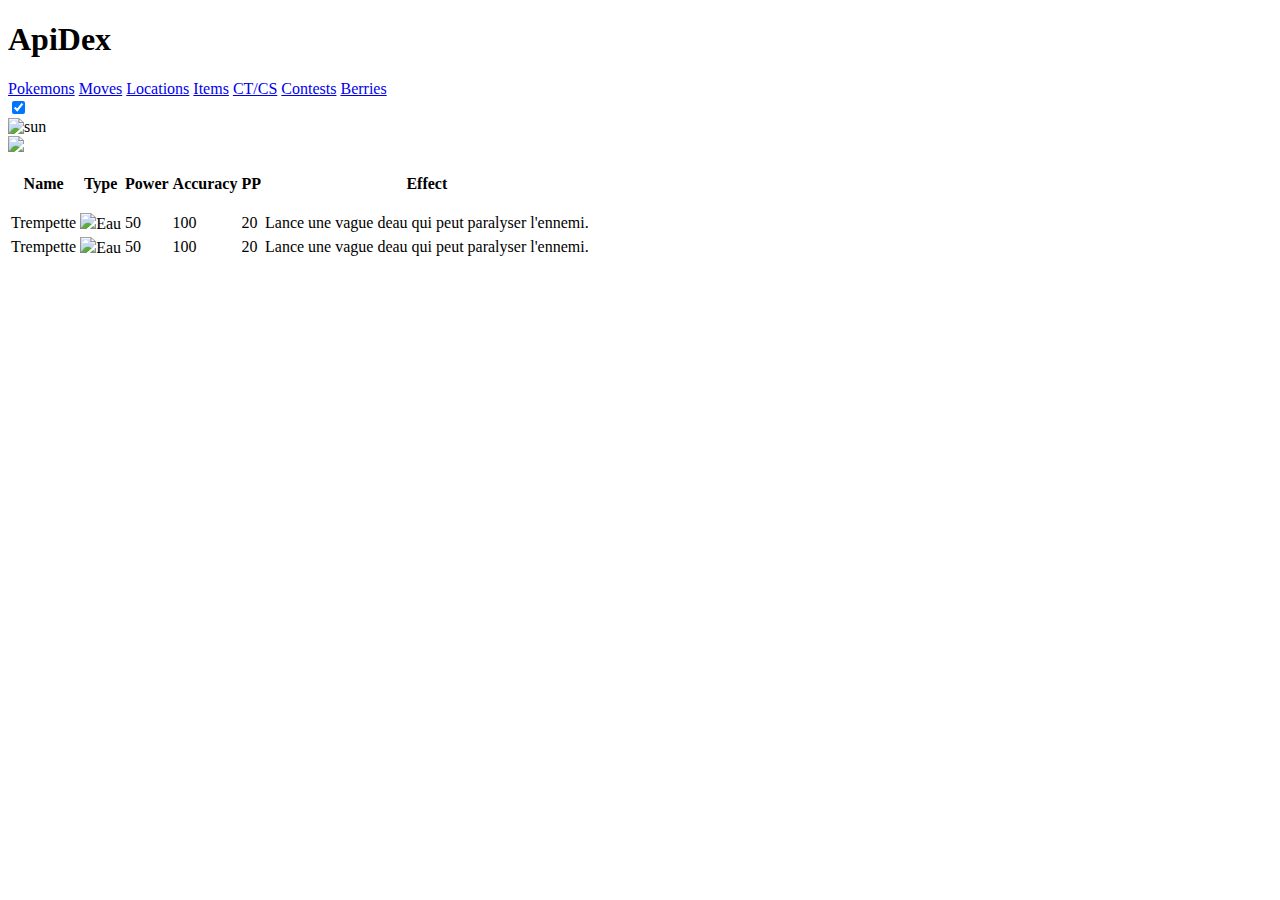
==== moves/index.html @ b39961c3 "Fix links with server" ====
<!DOCTYPE html>
<html lang="en">
  <head>
    <base href="/apidex/">
    <meta charset="UTF-8" />
    <meta http-equiv="X-UA-Compatible" content="IE=edge" />
    <meta name="viewport" content="width=device-width, initial-scale=1.0" />
    <link rel="stylesheet" href="css/var.css" />
    <link rel="stylesheet" href="css/global.css" />
    <link rel="stylesheet" href="css/moves.css" />
    <link rel="stylesheet" href="css/switch.css" />
    <link rel="stylesheet" href="css/navbar.css" />
    <link rel="icon" href="assets/icons/favicon.ico" />
    <!-- ios support -->
    <link rel="apple-touch-icon" href="assets/icons/favicon-16x16.png" />
    <link rel="apple-touch-icon" href="assets/icons/favicon-32x32.png" />
    <link rel="apple-touch-icon" href="assets/icons/android-chrome-192x192.png" />
    <link rel="apple-touch-icon" href="assets/icons/android-chrome-512x512.png" />
    <meta name="apple-mobile-web-app-status-bar" content="#db4938" />
    <meta name="theme-color" content="#db4938" />

    <title>ApiDex</title>
  </head>

  <body>
    <div id="root" class="light-mode">
      <header id="main">
        <h1 id="apidex" onclick="window.location.href='index.html'">ApiDex</h1>
        <div class="void"></div>
        <nav class="main-navbar">
          <a href="index.html">Pokemons</a>
          <a href="moves" class="activePage">Moves</a>
          <a href="#">Locations</a>
          <a href="#">Items</a>
          <a href="#">CT/CS</a>
          <a href="#">Contests</a>
          <a href="#">Berries</a>
          <div class="sep"></div>
          <div class="toggle">
            <label class="switch" for="themeSwitch">
              <input type="checkbox" onclick="theme(this)" id="themeSwitch" checked />
              <span class="slider round"></span>
            </label>
          </div>
          <img src="assets/img/sun.png" alt="sun" id="theme-icon" />
        </nav>
      </header>
      <div class="spinner">
        <img class="loader" src="assets/spinner.svg" />
      </div>

      <table>
        <thead>
          <tr>
            <th height="50px">Name</th>
            <th height="50px">Type</th>
            <th height="50px">Power</th>
            <th height="50px">Accuracy</th>
            <th height="50px">PP</th>
            <th height="50px">Effect</th>
          </tr>
        </thead>
        <tbody id="moves">
            <tr id="move1" class="move-container">
                <td class="name">Trempette</td>
                <td class="type"><img src="assets/icons/types/water.svg" class="types"/>Eau</td>
                <td class="power">50</td>
                <td class="accuracy">100</td>
                <td class="pp">20</td>
                <td class="eftdfect">Lance une vague deau qui peut paralyser l'ennemi.</td>
            </tr>
            <tr id="move2" class="move-container">
                <td class="name">Trempette</td>
                <td class="type"><img src="assets/icons/types/water.svg" class="types"/>Eau</td>
                <td class="power">50</td>
                <td class="accuracy">100</td>
                <td class="pp">20</td>
                <td class="effect">Lance une vague deau qui peut paralyser l'ennemi.</td>
            </tr>
        </tbody>
      </table>

<!--        <div class="moves-container">
            <div id="move1" class="move-container">
                <div class="name">Trempette</div>
                <div class="type"><img src="/assets/icons/types/water.svg" class="types"/>Eau</div>
                <div class="power">50</div>
                <div class="accuracy">100</div>
                <div class="pp">20</div>
                <div class="effect">Lance une vague deau qui peut paralyser l'ennemi.</div>
            </div>
            <div id="move2" class="move-container">
                <div class="name">Trempette</div>
                <div class="type"><img src="/assets/icons/types/water.svg" class="types"/>Eau</div>
                <div class="power">50</div>
                <div class="accuracy">100</div>
                <div class="pp">20</div>
                <div class="effect">Lance une vague deau qui peut paralyser l'ennemi.</div>
            </div>
        </div>-->

      </div>
    </div>
    <script src="js/const.js"></script>
    <script src="js/old.js"></script>
    <script src="js/moves.js"></script>
  </body>
</html>
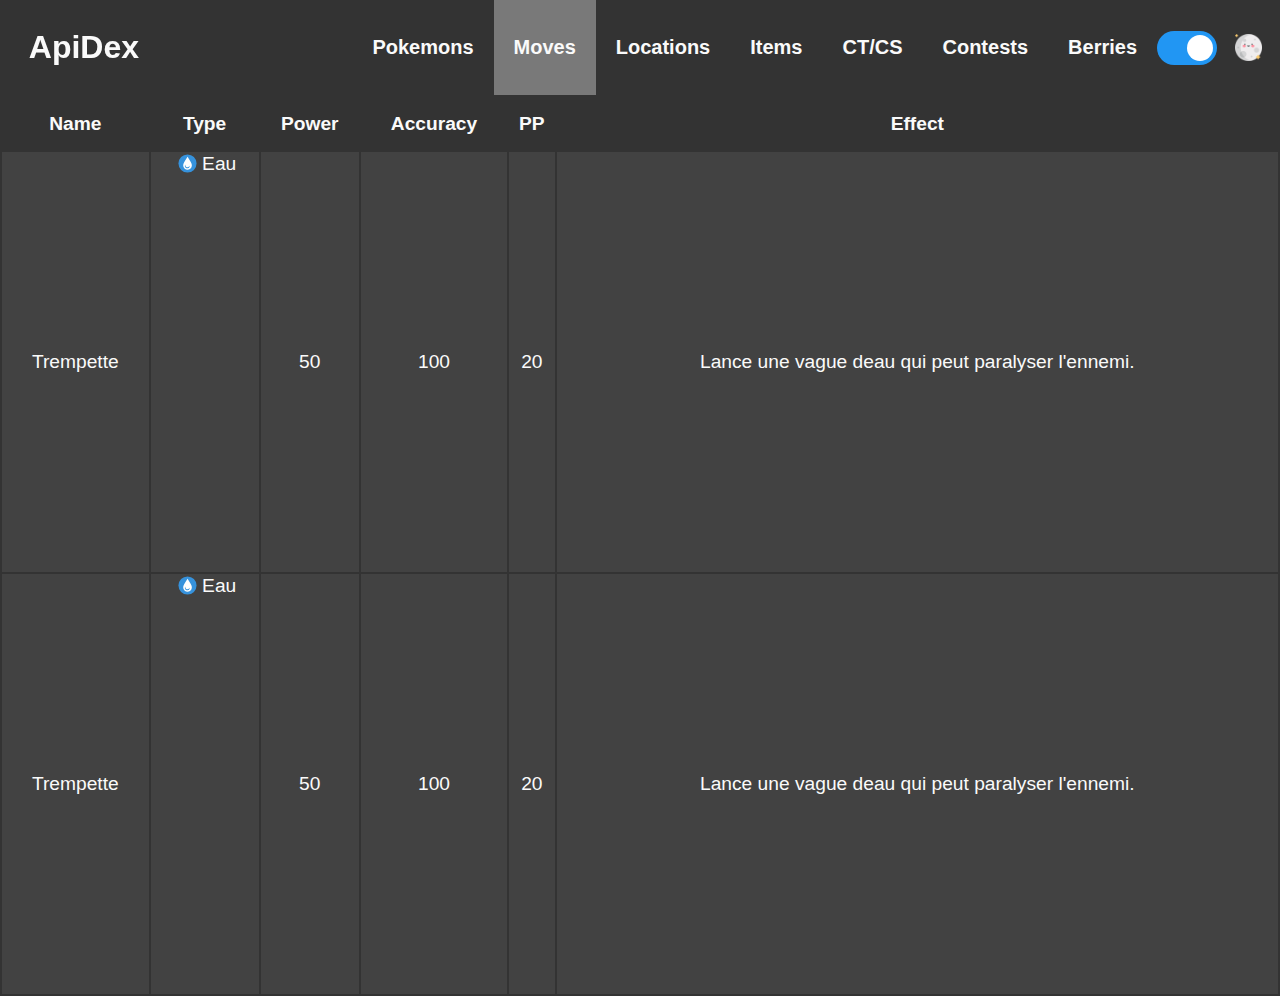
==== commit 32b88a6e: "Base url" ====
--- a/moves/index.html
+++ b/moves/index.html
@@ -1,7 +1,13 @@
 <!DOCTYPE html>
 <html lang="en">
   <head>
-    <base href="/apidex/">
+    <script type="text/javascript">
+      if (document.location.host == "lorenzoa.dev") {
+        document.write("<base href='https://" + document.location.host + "/apidex/' />");
+      } else {
+        document.write("<base href='http://" + document.location.host + "' />");
+      }
+    </script>
     <meta charset="UTF-8" />
     <meta http-equiv="X-UA-Compatible" content="IE=edge" />
     <meta name="viewport" content="width=device-width, initial-scale=1.0" />
@@ -61,26 +67,26 @@
           </tr>
         </thead>
         <tbody id="moves">
-            <tr id="move1" class="move-container">
-                <td class="name">Trempette</td>
-                <td class="type"><img src="assets/icons/types/water.svg" class="types"/>Eau</td>
-                <td class="power">50</td>
-                <td class="accuracy">100</td>
-                <td class="pp">20</td>
-                <td class="eftdfect">Lance une vague deau qui peut paralyser l'ennemi.</td>
-            </tr>
-            <tr id="move2" class="move-container">
-                <td class="name">Trempette</td>
-                <td class="type"><img src="assets/icons/types/water.svg" class="types"/>Eau</td>
-                <td class="power">50</td>
-                <td class="accuracy">100</td>
-                <td class="pp">20</td>
-                <td class="effect">Lance une vague deau qui peut paralyser l'ennemi.</td>
-            </tr>
+          <tr id="move1" class="move-container">
+            <td class="name">Trempette</td>
+            <td class="type"><img src="assets/icons/types/water.svg" class="types" />Eau</td>
+            <td class="power">50</td>
+            <td class="accuracy">100</td>
+            <td class="pp">20</td>
+            <td class="eftdfect">Lance une vague deau qui peut paralyser l'ennemi.</td>
+          </tr>
+          <tr id="move2" class="move-container">
+            <td class="name">Trempette</td>
+            <td class="type"><img src="assets/icons/types/water.svg" class="types" />Eau</td>
+            <td class="power">50</td>
+            <td class="accuracy">100</td>
+            <td class="pp">20</td>
+            <td class="effect">Lance une vague deau qui peut paralyser l'ennemi.</td>
+          </tr>
         </tbody>
       </table>
 
-<!--        <div class="moves-container">
+      <!--        <div class="moves-container">
             <div id="move1" class="move-container">
                 <div class="name">Trempette</div>
                 <div class="type"><img src="/assets/icons/types/water.svg" class="types"/>Eau</div>
@@ -98,8 +104,6 @@
                 <div class="effect">Lance une vague deau qui peut paralyser l'ennemi.</div>
             </div>
         </div>-->
-
-      </div>
     </div>
     <script src="js/const.js"></script>
     <script src="js/old.js"></script>
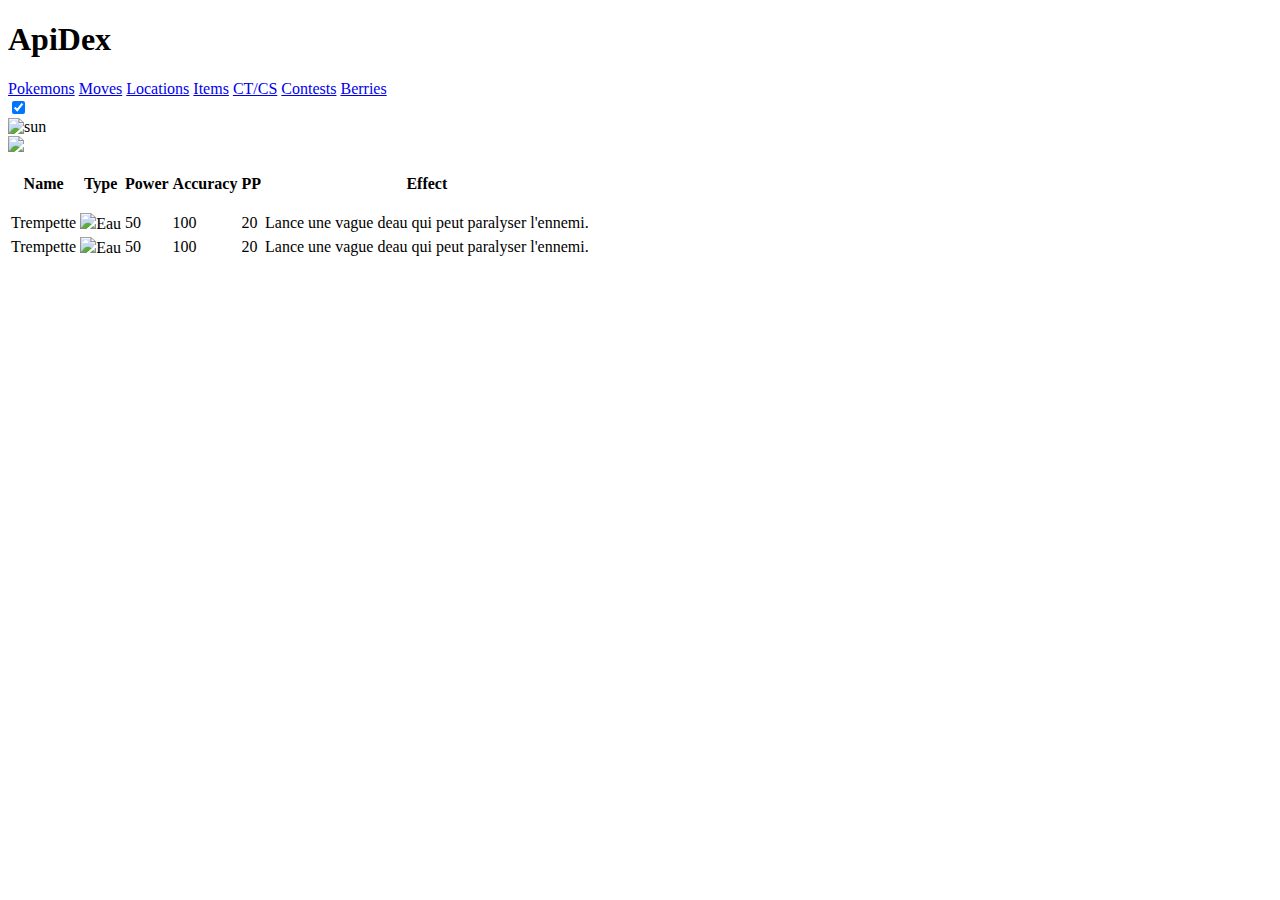
==== commit 36902756: "Update index.html" ====
--- a/moves/index.html
+++ b/moves/index.html
@@ -1,13 +1,6 @@
 <!DOCTYPE html>
 <html lang="en">
   <head>
-    <script type="text/javascript">
-      if (document.location.host == "lorenzoa.dev") {
-        document.write("<base href='https://" + document.location.host + "/apidex/' />");
-      } else {
-        document.write("<base href='http://" + document.location.host + "' />");
-      }
-    </script>
     <meta charset="UTF-8" />
     <meta http-equiv="X-UA-Compatible" content="IE=edge" />
     <meta name="viewport" content="width=device-width, initial-scale=1.0" />
@@ -34,7 +27,7 @@
         <h1 id="apidex" onclick="window.location.href='index.html'">ApiDex</h1>
         <div class="void"></div>
         <nav class="main-navbar">
-          <a href="index.html">Pokemons</a>
+          <a href="./">Pokemons</a>
           <a href="moves" class="activePage">Moves</a>
           <a href="#">Locations</a>
           <a href="#">Items</a>
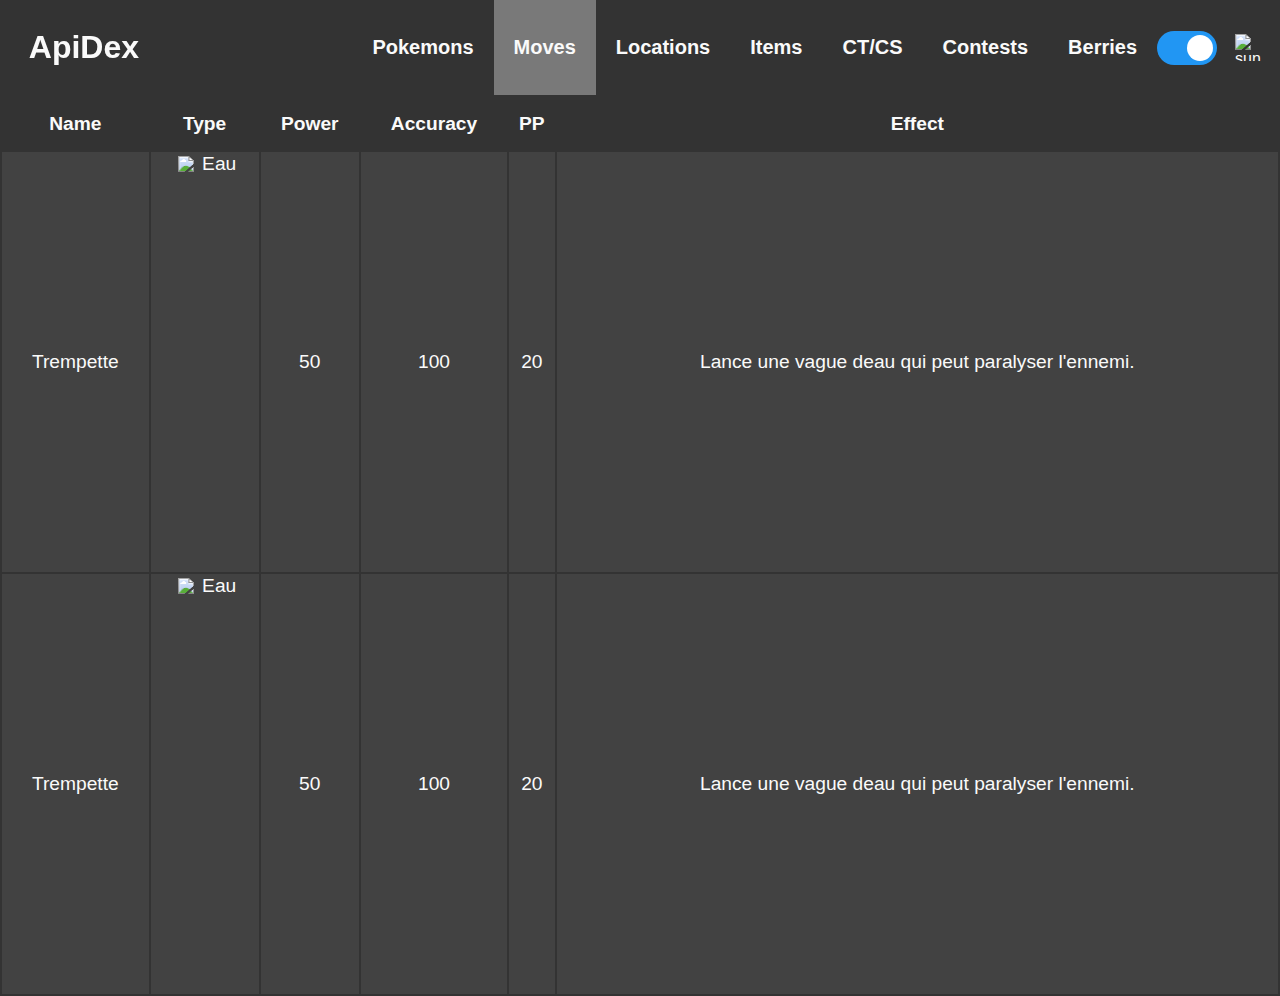
==== commit c26fd0cf: "Update links" ====
--- a/moves/index.html
+++ b/moves/index.html
@@ -4,11 +4,11 @@
     <meta charset="UTF-8" />
     <meta http-equiv="X-UA-Compatible" content="IE=edge" />
     <meta name="viewport" content="width=device-width, initial-scale=1.0" />
-    <link rel="stylesheet" href="css/var.css" />
-    <link rel="stylesheet" href="css/global.css" />
-    <link rel="stylesheet" href="css/moves.css" />
-    <link rel="stylesheet" href="css/switch.css" />
-    <link rel="stylesheet" href="css/navbar.css" />
+    <link rel="stylesheet" href="/css/var.css" />
+    <link rel="stylesheet" href="/css/global.css" />
+    <link rel="stylesheet" href="/css/moves.css" />
+    <link rel="stylesheet" href="/css/switch.css" />
+    <link rel="stylesheet" href="/css/navbar.css" />
     <link rel="icon" href="assets/icons/favicon.ico" />
     <!-- ios support -->
     <link rel="apple-touch-icon" href="assets/icons/favicon-16x16.png" />
@@ -27,8 +27,8 @@
         <h1 id="apidex" onclick="window.location.href='index.html'">ApiDex</h1>
         <div class="void"></div>
         <nav class="main-navbar">
-          <a href="./">Pokemons</a>
-          <a href="moves" class="activePage">Moves</a>
+          <a href="/">Pokemons</a>
+          <a href="/moves" class="activePage">Moves</a>
           <a href="#">Locations</a>
           <a href="#">Items</a>
           <a href="#">CT/CS</a>
@@ -98,8 +98,8 @@
             </div>
         </div>-->
     </div>
-    <script src="js/const.js"></script>
-    <script src="js/old.js"></script>
-    <script src="js/moves.js"></script>
+    <script src="/js/const.js"></script>
+    <script src="/js/old.js"></script>
+    <script src="/js/moves.js"></script>
   </body>
 </html>
--- a/css/var.css
+++ b/css/var.css
@@ -0,0 +1,39 @@
+:root {
+    --light-primary: #f3f3f3;
+    --dark-primary: #333;
+    --light-secondary: #8a8a8a;
+    --dark-secondary: rgb(66, 66, 66);
+    --light-text: #333;
+    --dark-text: #fafafa;
+    --light-header: #58585833;
+    --dark-header: rgba(143, 143, 143, 0.123);
+}
+
+.sidebar-wrapper {
+    --primary-color: #D96AA7;
+    --secondary-color: #422C73;
+    --complimentary-color: #88BFB5;
+    --contrast-color: #F2E527;
+    --light-color: #D2A9D9;
+}
+
+#types {
+    --bug: #83C300;
+    --dark: #5B5466;
+    --dragon: #006FC9;
+    --electric: #FBD100;
+    --fairy: #FB89EB;
+    --fighting: #E0306A;
+    --fire: #FF9741;
+    --flying: #89AAE3;
+    --ghost: #4C6AB2;
+    --grass: #38BF4B;
+    --ground: #E87236;
+    --ice: #4CD1C0;
+    --normal: #919AA2;
+    --poison: #B567CE;
+    --psychic: #FF6675;
+    --rock: #C8B686;
+    --steel: #5A8EA2;
+    --water: #3692DC;
+}--- a/css/global.css
+++ b/css/global.css
@@ -0,0 +1,88 @@
+html,
+body {
+    margin: 0;
+    height: 100%;
+    font-family: Arial, Helvetica, sans-serif;
+}
+
+#root {
+    display: flex;
+    min-height: 100vh;
+    flex-direction: column;
+}
+
+
+.light-mode {
+    background-color: var(--light-primary);
+    transition: background-color 0.4s, color 0.4s;
+}
+
+.light-mode * {
+    background-color: transparent;
+    color: var(--light-text);
+
+}
+
+.dark-mode {
+    background-color: var(--dark-primary);
+    transition: background-color 0.4s, color 0.4s;
+}
+
+.dark-mode * {
+    background-color: transparent;
+    color: var(--dark-text);
+
+}
+
+.dark-mode .spinner {
+    background-color: var(--dark-primary);
+}
+
+.light-mode .spinner {
+    background-color: var(--light-primary);
+}
+
+.main-content {
+    display: flex;
+}
+
+.void {
+    width: 0;
+    height: 0;
+    margin: 0;
+    padding: 0;
+}
+
+.top {
+    margin-top: 5vh;
+}
+
+#apidex {
+    position: sticky;
+    top: 0;
+    cursor: pointer;
+}
+
+.spinner {
+    display: none;
+    background-color: var(--dark-primary);
+    height: 80vh;
+    justify-content: center;
+    align-items: center;
+}
+
+.loader {
+    width: 120px;
+    height: 120px;
+    animation: spin 2s linear infinite;
+}
+
+@keyframes spin {
+    0% {
+        transform: rotate(0deg);
+    }
+
+    100% {
+        transform: rotate(360deg);
+    }
+}--- a/css/moves.css
+++ b/css/moves.css
@@ -0,0 +1,24 @@
+.move-container {
+    background-color: var(--dark-secondary);
+}
+
+.type{
+    display: flex;
+    flex-direction: row;
+    align-items: center;
+    justify-content: center;
+}
+
+.types {
+    margin: 0 5px;
+    width: 1.2rem;
+}
+
+table{
+    height: 100vh;
+}
+
+tr {
+    text-align: center;
+    font-size: 1.2rem;
+}--- a/css/switch.css
+++ b/css/switch.css
@@ -0,0 +1,62 @@
+/* The switch - the box around the slider */
+.switch {
+    position: relative;
+    display: inline-block;
+    width: 60px;
+    height: 34px;
+}
+
+/* Hide default HTML checkbox */
+.switch input {
+    opacity: 0;
+    width: 0;
+    height: 0;
+}
+
+/* The slider */
+.slider {
+    position: absolute;
+    cursor: pointer;
+    top: 0;
+    left: 0;
+    right: 0;
+    bottom: 0;
+    background-color: #ccc;
+    -webkit-transition: .4s;
+    transition: .4s;
+}
+
+.slider:before {
+    position: absolute;
+    content: "";
+    height: 26px;
+    width: 26px;
+    left: 4px;
+    bottom: 4px;
+    background-color: white;
+    -webkit-transition: .4s;
+    transition: .4s;
+}
+
+input:checked+.slider {
+    background-color: #2196F3;
+}
+
+input:focus+.slider {
+    box-shadow: 0 0 1px #2196F3;
+}
+
+input:checked+.slider:before {
+    -webkit-transform: translateX(26px);
+    -ms-transform: translateX(26px);
+    transform: translateX(26px);
+}
+
+/* Rounded sliders */
+.slider.round {
+    border-radius: 34px;
+}
+
+.slider.round:before {
+    border-radius: 50%;
+}--- a/css/navbar.css
+++ b/css/navbar.css
@@ -0,0 +1,78 @@
+.dark-mode .header {
+    background-color: var(--dark-header);
+}
+
+.light-mode .header {
+    background-color: var(--light-header);
+}
+
+header {
+    display: flex;
+    justify-content: space-between;
+    align-items: stretch;
+    z-index: 50;
+    align-self: end;
+    width: 99vw;
+}
+
+#apidex {
+    cursor: pointer;
+}
+
+header>h1 {
+    z-index: 51;
+    flex: 0 0;
+    min-width: max-content;
+    height: 100%;
+    padding: 0.25em 0.5em;
+
+}
+
+.main-navbar {
+    display: flex;
+    justify-content: flex-end;
+    align-items: center;
+    width: max-content;
+}
+
+.main-navbar a {
+    text-decoration: none;
+    padding: 1.8em 1em;
+    font-size: 1.25em;
+    font-weight: bold;
+    transition: all 0.2s;
+}
+
+.light-mode .activePage{
+    background-color: rgb(189, 189, 189);
+}
+
+.dark-mode .activePage{
+    background-color: rgb(121, 121, 121);
+}
+
+.light-mode .main-navbar a:hover {
+    background-color: rgb(189, 189, 189);
+    transition: background-color 0.2s ease-in-out;
+}
+
+
+.dark-mode .main-navbar a:hover {
+    background-color: rgb(121, 121, 121);
+    transition: background-color 0.2s ease-in-out;
+}
+
+.header.sep {
+    padding: 0 3%;
+}
+
+.header .toggle {
+    margin: 2%;
+}
+
+
+#theme-icon {
+    width: 3vh;
+    height: 3vh;
+    margin: 0 2vh;
+}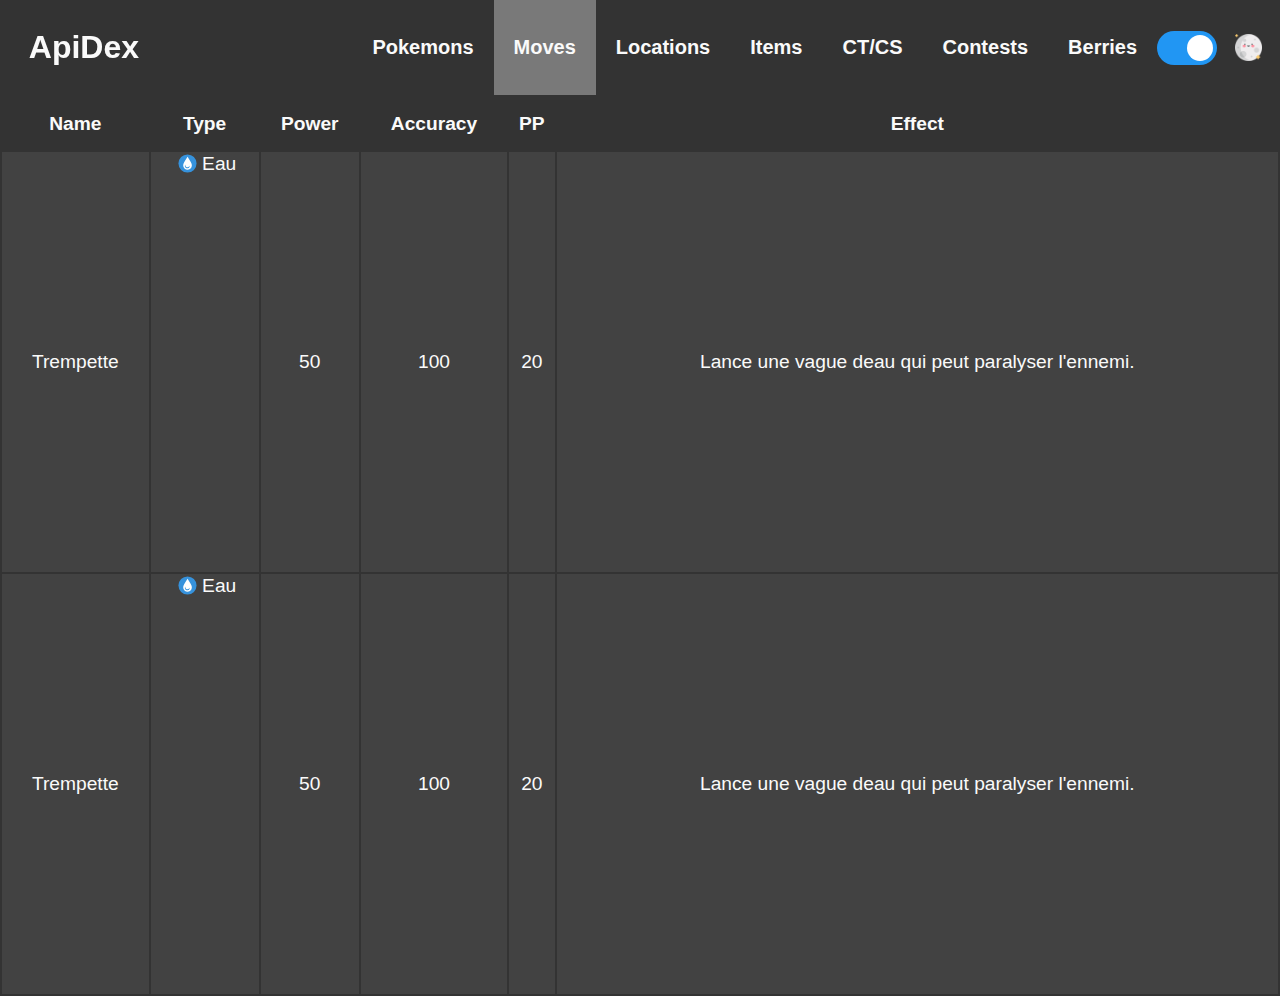
==== commit c5b199dc: "Update links" ====
--- a/moves/index.html
+++ b/moves/index.html
@@ -9,12 +9,12 @@
     <link rel="stylesheet" href="/css/moves.css" />
     <link rel="stylesheet" href="/css/switch.css" />
     <link rel="stylesheet" href="/css/navbar.css" />
-    <link rel="icon" href="assets/icons/favicon.ico" />
+    <link rel="icon" href="/assets/icons/favicon.ico" />
     <!-- ios support -->
-    <link rel="apple-touch-icon" href="assets/icons/favicon-16x16.png" />
-    <link rel="apple-touch-icon" href="assets/icons/favicon-32x32.png" />
-    <link rel="apple-touch-icon" href="assets/icons/android-chrome-192x192.png" />
-    <link rel="apple-touch-icon" href="assets/icons/android-chrome-512x512.png" />
+    <link rel="apple-touch-icon" href="/assets/icons/favicon-16x16.png" />
+    <link rel="apple-touch-icon" href="/assets/icons/favicon-32x32.png" />
+    <link rel="apple-touch-icon" href="/assets/icons/android-chrome-192x192.png" />
+    <link rel="apple-touch-icon" href="/assets/icons/android-chrome-512x512.png" />
     <meta name="apple-mobile-web-app-status-bar" content="#db4938" />
     <meta name="theme-color" content="#db4938" />
 
@@ -41,11 +41,11 @@
               <span class="slider round"></span>
             </label>
           </div>
-          <img src="assets/img/sun.png" alt="sun" id="theme-icon" />
+          <img src="/assets/img/sun.png" alt="sun" id="theme-icon" />
         </nav>
       </header>
       <div class="spinner">
-        <img class="loader" src="assets/spinner.svg" />
+        <img class="loader" src="/assets/spinner.svg" />
       </div>
 
       <table>
@@ -62,7 +62,7 @@
         <tbody id="moves">
           <tr id="move1" class="move-container">
             <td class="name">Trempette</td>
-            <td class="type"><img src="assets/icons/types/water.svg" class="types" />Eau</td>
+            <td class="type"><img src="/assets/icons/types/water.svg" class="types" />Eau</td>
             <td class="power">50</td>
             <td class="accuracy">100</td>
             <td class="pp">20</td>
@@ -70,7 +70,7 @@
           </tr>
           <tr id="move2" class="move-container">
             <td class="name">Trempette</td>
-            <td class="type"><img src="assets/icons/types/water.svg" class="types" />Eau</td>
+            <td class="type"><img src="/assets/icons/types/water.svg" class="types" />Eau</td>
             <td class="power">50</td>
             <td class="accuracy">100</td>
             <td class="pp">20</td>
@@ -82,7 +82,7 @@
       <!--        <div class="moves-container">
             <div id="move1" class="move-container">
                 <div class="name">Trempette</div>
-                <div class="type"><img src="/assets/icons/types/water.svg" class="types"/>Eau</div>
+                <div class="type"><img src="//assets/icons/types/water.svg" class="types"/>Eau</div>
                 <div class="power">50</div>
                 <div class="accuracy">100</div>
                 <div class="pp">20</div>
@@ -90,7 +90,7 @@
             </div>
             <div id="move2" class="move-container">
                 <div class="name">Trempette</div>
-                <div class="type"><img src="/assets/icons/types/water.svg" class="types"/>Eau</div>
+                <div class="type"><img src="//assets/icons/types/water.svg" class="types"/>Eau</div>
                 <div class="power">50</div>
                 <div class="accuracy">100</div>
                 <div class="pp">20</div>
